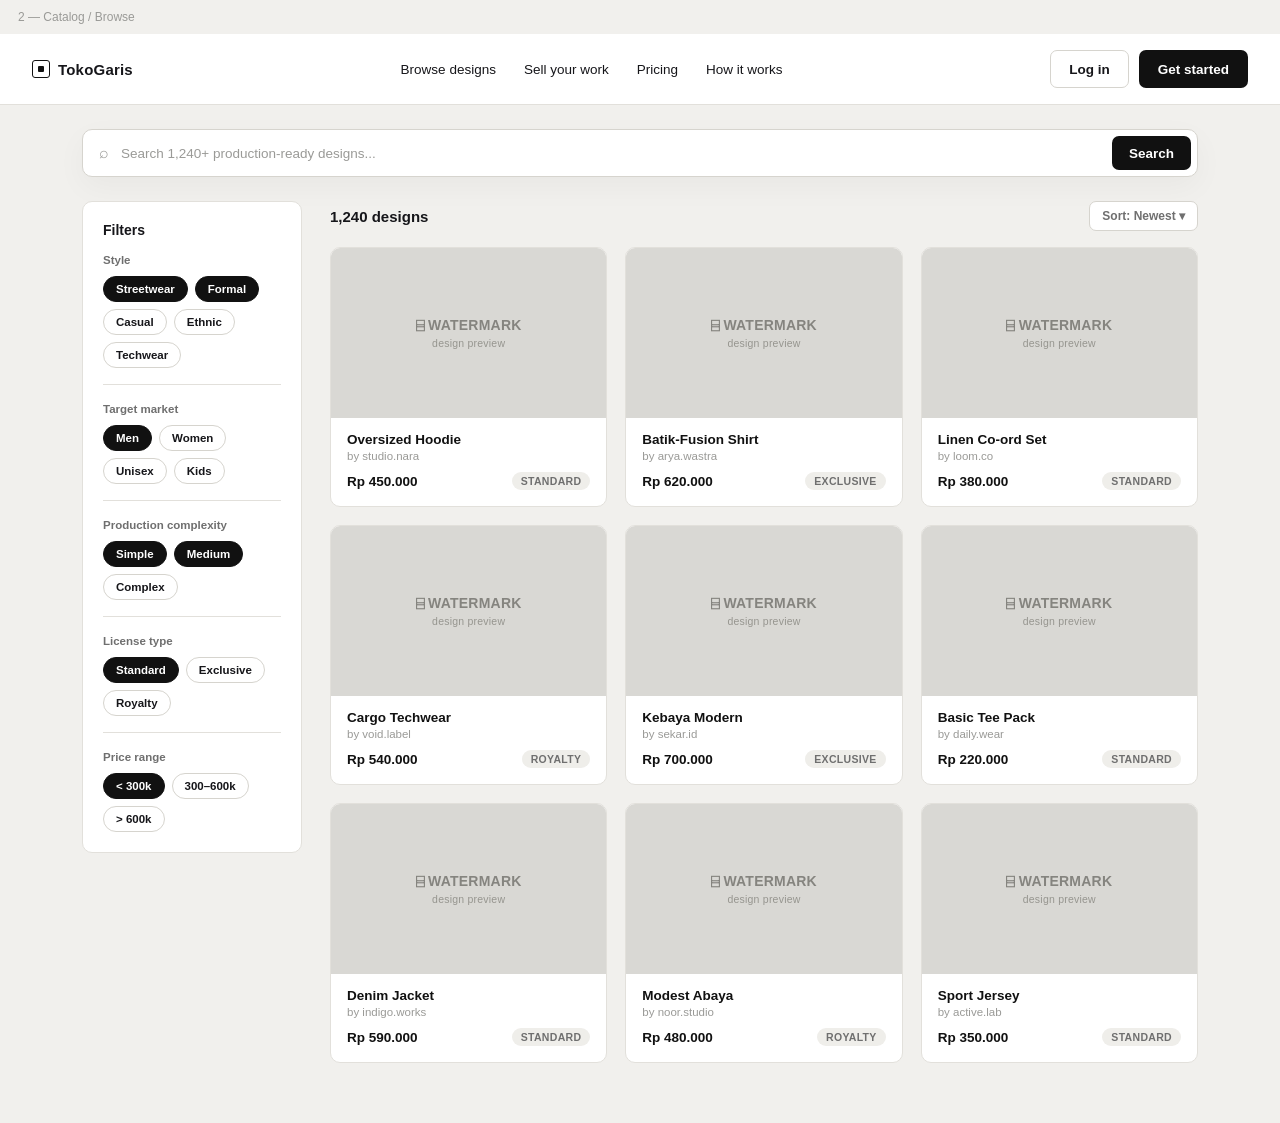
==== tokogaris-catalog.html @ f2646598 "Rename brand FASSET to TokoGaris across prototype Renames all files and brand references from FASSET" ====
<!DOCTYPE html>
<html lang="id">
<head>
<meta charset="UTF-8" />
<title>TokoGaris — Catalog / Browse</title>
<meta name="viewport" content="width=device-width, initial-scale=1.0" />
<link rel="stylesheet" href="assets/tokogaris.css" />
</head>
<body class="tokogaris">

<div class="f-frame-label">2 — Catalog / Browse</div>

<header class="f-navbar">
  <a class="f-logo" href="tokogaris-home.html"><span class="f-logo-mark"></span>TokoGaris</a>
  <nav class="f-nav-links">
    <a href="tokogaris-catalog.html">Browse designs</a>
    <a href="#">Sell your work</a>
    <a href="#">Pricing</a>
    <a href="#">How it works</a>
  </nav>
  <div class="f-nav-right">
    <a class="f-btn f-btn-outline" href="#">Log in</a>
    <a class="f-btn f-btn-dark" href="#">Get started</a>
  </div>
</header>

<div class="f-catalog-search">
  <div class="f-search-bar">
    <span style="color:var(--f-faint);">⌕</span>
    <input type="text" placeholder="Search 1,240+ production-ready designs..." />
    <button class="f-btn f-btn-dark">Search</button>
  </div>
</div>

<div class="f-catalog-body">

  <aside class="f-filters">
    <h3>Filters</h3>

    <div class="f-filter-group">
      <h4>Style</h4>
      <div class="f-filter-pills">
        <span class="f-pill is-active">Streetwear</span>
        <span class="f-pill is-active">Formal</span>
        <span class="f-pill">Casual</span>
        <span class="f-pill">Ethnic</span>
        <span class="f-pill">Techwear</span>
      </div>
    </div>

    <div class="f-filter-group">
      <h4>Target market</h4>
      <div class="f-filter-pills">
        <span class="f-pill is-active">Men</span>
        <span class="f-pill">Women</span>
        <span class="f-pill">Unisex</span>
        <span class="f-pill">Kids</span>
      </div>
    </div>

    <div class="f-filter-group">
      <h4>Production complexity</h4>
      <div class="f-filter-pills">
        <span class="f-pill is-active">Simple</span>
        <span class="f-pill is-active">Medium</span>
        <span class="f-pill">Complex</span>
      </div>
    </div>

    <div class="f-filter-group">
      <h4>License type</h4>
      <div class="f-filter-pills">
        <span class="f-pill is-active">Standard</span>
        <span class="f-pill">Exclusive</span>
        <span class="f-pill">Royalty</span>
      </div>
    </div>

    <div class="f-filter-group">
      <h4>Price range</h4>
      <div class="f-filter-pills">
        <span class="f-pill is-active">&lt; 300k</span>
        <span class="f-pill">300–600k</span>
        <span class="f-pill">&gt; 600k</span>
      </div>
    </div>
  </aside>

  <main class="f-catalog-results">
    <div class="f-results-head">
      <h3>1,240 designs</h3>
      <span class="f-sort">Sort: Newest ▾</span>
    </div>

    <div class="f-catalog-grid">

      <article class="f-design-card">
        <div class="f-placeholder"><span><span class="f-ph-icon">⌸ WATERMARK</span><span class="f-ph-sub">design preview</span></span></div>
        <div class="f-design-card-body">
          <h3>Oversized Hoodie</h3>
          <p class="f-by">by studio.nara</p>
          <div class="f-design-card-foot"><span class="f-price">Rp 450.000</span><span class="f-badge">STANDARD</span></div>
        </div>
      </article>

      <article class="f-design-card">
        <div class="f-placeholder"><span><span class="f-ph-icon">⌸ WATERMARK</span><span class="f-ph-sub">design preview</span></span></div>
        <div class="f-design-card-body">
          <h3>Batik-Fusion Shirt</h3>
          <p class="f-by">by arya.wastra</p>
          <div class="f-design-card-foot"><span class="f-price">Rp 620.000</span><span class="f-badge">EXCLUSIVE</span></div>
        </div>
      </article>

      <article class="f-design-card">
        <div class="f-placeholder"><span><span class="f-ph-icon">⌸ WATERMARK</span><span class="f-ph-sub">design preview</span></span></div>
        <div class="f-design-card-body">
          <h3>Linen Co-ord Set</h3>
          <p class="f-by">by loom.co</p>
          <div class="f-design-card-foot"><span class="f-price">Rp 380.000</span><span class="f-badge">STANDARD</span></div>
        </div>
      </article>

      <article class="f-design-card">
        <div class="f-placeholder"><span><span class="f-ph-icon">⌸ WATERMARK</span><span class="f-ph-sub">design preview</span></span></div>
        <div class="f-design-card-body">
          <h3>Cargo Techwear</h3>
          <p class="f-by">by void.label</p>
          <div class="f-design-card-foot"><span class="f-price">Rp 540.000</span><span class="f-badge">ROYALTY</span></div>
        </div>
      </article>

      <article class="f-design-card">
        <div class="f-placeholder"><span><span class="f-ph-icon">⌸ WATERMARK</span><span class="f-ph-sub">design preview</span></span></div>
        <div class="f-design-card-body">
          <h3>Kebaya Modern</h3>
          <p class="f-by">by sekar.id</p>
          <div class="f-design-card-foot"><span class="f-price">Rp 700.000</span><span class="f-badge">EXCLUSIVE</span></div>
        </div>
      </article>

      <article class="f-design-card">
        <div class="f-placeholder"><span><span class="f-ph-icon">⌸ WATERMARK</span><span class="f-ph-sub">design preview</span></span></div>
        <div class="f-design-card-body">
          <h3>Basic Tee Pack</h3>
          <p class="f-by">by daily.wear</p>
          <div class="f-design-card-foot"><span class="f-price">Rp 220.000</span><span class="f-badge">STANDARD</span></div>
        </div>
      </article>

      <article class="f-design-card">
        <div class="f-placeholder"><span><span class="f-ph-icon">⌸ WATERMARK</span><span class="f-ph-sub">design preview</span></span></div>
        <div class="f-design-card-body">
          <h3>Denim Jacket</h3>
          <p class="f-by">by indigo.works</p>
          <div class="f-design-card-foot"><span class="f-price">Rp 590.000</span><span class="f-badge">STANDARD</span></div>
        </div>
      </article>

      <article class="f-design-card">
        <div class="f-placeholder"><span><span class="f-ph-icon">⌸ WATERMARK</span><span class="f-ph-sub">design preview</span></span></div>
        <div class="f-design-card-body">
          <h3>Modest Abaya</h3>
          <p class="f-by">by noor.studio</p>
          <div class="f-design-card-foot"><span class="f-price">Rp 480.000</span><span class="f-badge">ROYALTY</span></div>
        </div>
      </article>

      <article class="f-design-card">
        <div class="f-placeholder"><span><span class="f-ph-icon">⌸ WATERMARK</span><span class="f-ph-sub">design preview</span></span></div>
        <div class="f-design-card-body">
          <h3>Sport Jersey</h3>
          <p class="f-by">by active.lab</p>
          <div class="f-design-card-foot"><span class="f-price">Rp 350.000</span><span class="f-badge">STANDARD</span></div>
        </div>
      </article>

    </div>
  </main>
</div>

</body>
</html>
---- assets/tokogaris.css ----
/* ====================================================
   TokoGaris — B2B Fashion Asset Marketplace Prototype
   Shared styles for all TokoGaris screens
   Palette follows the same CSS-variable approach as
   assets/style.css used across this repo.
   ==================================================== */

:root {
  --f-bg: #f1f0ed;
  --f-bg-soft: #ececea;
  --f-white: #ffffff;
  --f-black: #111111;
  --f-text: #16161a;
  --f-muted: #6f6f6f;
  --f-faint: #9a9a97;
  --f-border: #e2e0db;
  --f-border-strong: #d6d4ce;
  --f-placeholder: #d9d8d4;
  --f-badge-bg: #efeeea;
  --f-radius-lg: 16px;
  --f-radius-md: 10px;
  --f-radius-sm: 7px;
  --f-font: "Inter", -apple-system, BlinkMacSystemFont, "Segoe UI", Roboto, Helvetica, Arial, sans-serif;
}

* { box-sizing: border-box; }

html, body.tokogaris {
  margin: 0;
  padding: 0;
  font-family: var(--f-font);
  background: var(--f-bg);
  color: var(--f-text);
  -webkit-font-smoothing: antialiased;
}

body.tokogaris a { color: inherit; text-decoration: none; }
body.tokogaris ul { margin: 0; padding: 0; list-style: none; }
body.tokogaris input, body.tokogaris button, body.tokogaris select { font-family: var(--f-font); }

/* ---------------- Frame label (per-screen caption, mirrors the spec shots) ---------------- */
.f-frame-label {
  padding: 10px 18px;
  font-size: 12px;
  color: var(--f-faint);
  background: var(--f-bg);
}

/* ---------------- Top navbar ---------------- */
.f-navbar {
  display: flex;
  align-items: center;
  justify-content: space-between;
  background: var(--f-white);
  border-bottom: 1px solid var(--f-border);
  padding: 16px 32px;
}
.f-logo {
  display: flex;
  align-items: center;
  gap: 8px;
  font-weight: 800;
  font-size: 15px;
  letter-spacing: 0.2px;
  color: var(--f-black);
}
.f-logo-mark {
  width: 18px;
  height: 18px;
  border: 1.6px solid var(--f-black);
  border-radius: 3px;
  display: inline-flex;
  align-items: center;
  justify-content: center;
  flex-shrink: 0;
}
.f-logo-mark::after {
  content: "";
  width: 6px;
  height: 6px;
  background: var(--f-black);
  border-radius: 1px;
}
.f-nav-links {
  display: flex;
  align-items: center;
  gap: 28px;
  font-size: 13.5px;
  font-weight: 500;
  color: var(--f-text);
}
.f-nav-right {
  display: flex;
  align-items: center;
  gap: 10px;
}
.f-navbar-simple { justify-content: flex-start; gap: 48px; }
.f-navbar-simple .f-nav-right { margin-left: auto; }

/* ---------------- Buttons ---------------- */
.f-btn {
  display: inline-flex;
  align-items: center;
  justify-content: center;
  gap: 8px;
  height: 38px;
  padding: 0 18px;
  border-radius: var(--f-radius-sm);
  font-size: 13.5px;
  font-weight: 600;
  cursor: pointer;
  border: 1px solid transparent;
  white-space: nowrap;
}
.f-btn-dark { background: var(--f-black); color: #fff; }
.f-btn-outline { background: #fff; color: var(--f-text); border: 1px solid var(--f-border-strong); }
body.tokogaris a.f-btn-dark { color: #fff; }
body.tokogaris a.f-btn-outline { color: var(--f-text); }
.f-btn-block { width: 100%; height: 46px; }
.f-btn-sm { height: 32px; padding: 0 14px; font-size: 12.5px; }

/* ---------------- Badges / pills ---------------- */
.f-badge {
  display: inline-flex;
  align-items: center;
  padding: 3px 9px;
  border-radius: 20px;
  background: var(--f-badge-bg);
  color: var(--f-muted);
  font-size: 10.5px;
  font-weight: 700;
  letter-spacing: 0.03em;
  text-transform: uppercase;
}
.f-badge-dark { background: var(--f-black); color: #fff; }
.f-badge-outline-status {
  background: #fff;
  border: 1px solid var(--f-border-strong);
}

/* ---------------- Pill filter buttons (catalog filters) ---------------- */
.f-pill {
  display: inline-flex;
  align-items: center;
  padding: 7px 14px;
  border-radius: 20px;
  font-size: 12.5px;
  font-weight: 600;
  cursor: pointer;
  border: 1px solid var(--f-border-strong);
  background: #fff;
  color: var(--f-text);
}
.f-pill.is-active { background: var(--f-black); color: #fff; border-color: var(--f-black); }

/* ---------------- Placeholder image blocks ---------------- */
.f-placeholder {
  background: var(--f-placeholder);
  display: flex;
  align-items: center;
  justify-content: center;
  color: #85847f;
  text-align: center;
  font-size: 11px;
  font-weight: 600;
  letter-spacing: 0.02em;
}
.f-placeholder .f-ph-icon { font-size: 14px; display: block; margin-bottom: 4px; }
.f-placeholder .f-ph-sub { font-weight: 500; text-transform: lowercase; color: #96958f; font-size: 10.5px; }

/* ====================================================
   HOME / LANDING
   ==================================================== */
.f-hero {
  text-align: center;
  padding: 72px 24px 56px;
  max-width: 760px;
  margin: 0 auto;
}
.f-eyebrow {
  display: inline-block;
  font-size: 10.5px;
  font-weight: 700;
  letter-spacing: 0.08em;
  color: var(--f-muted);
  background: var(--f-badge-bg);
  padding: 5px 12px;
  border-radius: 20px;
  margin-bottom: 22px;
}
.f-hero h1 {
  font-size: 38px;
  line-height: 1.18;
  font-weight: 800;
  letter-spacing: -0.5px;
  margin: 0 0 18px;
  color: var(--f-black);
}
.f-hero p {
  font-size: 14.5px;
  color: var(--f-muted);
  line-height: 1.6;
  max-width: 560px;
  margin: 0 auto 32px;
}
.f-search-bar {
  display: flex;
  align-items: center;
  gap: 10px;
  background: #fff;
  border: 1px solid var(--f-border-strong);
  border-radius: var(--f-radius-md);
  padding: 6px 6px 6px 16px;
  max-width: 480px;
  margin: 0 auto 20px;
  box-shadow: 0 10px 30px rgba(20,20,20,0.04);
}
.f-search-bar input {
  flex: 1;
  border: none;
  outline: none;
  background: transparent;
  font-size: 13.5px;
  color: var(--f-text);
}
.f-search-bar input::placeholder { color: var(--f-faint); }
.f-search-bar .f-btn-dark { height: 34px; padding: 0 16px; }
.f-hero-ctas {
  display: flex;
  justify-content: center;
  gap: 12px;
}

.f-section {
  max-width: 1180px;
  margin: 0 auto;
  padding: 0 32px 48px;
}
.f-section-head {
  display: flex;
  align-items: baseline;
  justify-content: space-between;
  margin-bottom: 20px;
}
.f-section-head h2 { font-size: 19px; font-weight: 700; margin: 0; color: var(--f-black); }
.f-section-head a { font-size: 12.5px; font-weight: 600; color: var(--f-text); }

.f-card-grid {
  display: grid;
  grid-template-columns: repeat(4, 1fr);
  gap: 20px;
}
.f-design-card {
  background: #fff;
  border: 1px solid var(--f-border);
  border-radius: var(--f-radius-md);
  overflow: hidden;
}
.f-design-card .f-placeholder { height: 170px; }
.f-design-card-body { padding: 14px 16px 16px; }
.f-design-card-body h3 { font-size: 13.5px; font-weight: 700; margin: 0 0 3px; color: var(--f-black); }
.f-design-card-body .f-by { font-size: 11.5px; color: var(--f-faint); margin: 0 0 10px; }
.f-design-card-foot {
  display: flex;
  align-items: center;
  justify-content: space-between;
}
.f-price { font-size: 13.5px; font-weight: 700; color: var(--f-black); }

.f-steps-bar {
  max-width: 1180px;
  margin: 0 auto 0;
  padding: 0 32px 48px;
}
.f-steps-box {
  display: grid;
  grid-template-columns: repeat(3, 1fr);
  background: #fff;
  border: 1px solid var(--f-border);
  border-radius: var(--f-radius-md);
  overflow: hidden;
}
.f-step {
  padding: 20px 24px;
  border-right: 1px solid var(--f-border);
}
.f-step:last-child { border-right: none; }
.f-step h4 { font-size: 13px; font-weight: 700; margin: 0 0 6px; color: var(--f-black); }
.f-step p { font-size: 12px; color: var(--f-muted); line-height: 1.5; margin: 0; }

.f-footer {
  background: var(--f-black);
  color: #fff;
  display: flex;
  align-items: center;
  justify-content: space-between;
  padding: 18px 32px;
  font-size: 12px;
}
.f-footer .f-logo { color: #fff; }
.f-footer .f-logo-mark { border-color: #fff; }
.f-footer .f-logo-mark::after { background: #fff; }
.f-footer-right { color: #b8b8b6; }

/* ====================================================
   CATALOG / BROWSE
   ==================================================== */
.f-catalog-search {
  display: flex;
  gap: 10px;
  padding: 24px 32px 0;
  max-width: 1180px;
  margin: 0 auto;
}
.f-catalog-search .f-search-bar { margin: 0; flex: 1; max-width: none; }
.f-catalog-body {
  max-width: 1180px;
  margin: 0 auto;
  display: flex;
  gap: 28px;
  padding: 24px 32px 60px;
  align-items: flex-start;
}
.f-filters {
  width: 220px;
  flex-shrink: 0;
  background: #fff;
  border: 1px solid var(--f-border);
  border-radius: var(--f-radius-md);
  padding: 20px;
}
.f-filters h3 { font-size: 14px; font-weight: 700; margin: 0 0 16px; }
.f-filter-group { margin-bottom: 18px; padding-bottom: 16px; border-bottom: 1px solid var(--f-border); }
.f-filter-group:last-child { border-bottom: none; margin-bottom: 0; padding-bottom: 0; }
.f-filter-group h4 { font-size: 11.5px; font-weight: 700; color: var(--f-muted); text-transform: none; margin: 0 0 10px; }
.f-filter-pills { display: flex; flex-wrap: wrap; gap: 7px; }
.f-filter-pills .f-pill { padding: 6px 12px; font-size: 11.5px; }

.f-catalog-results { flex: 1; }
.f-results-head {
  display: flex;
  align-items: center;
  justify-content: space-between;
  margin-bottom: 16px;
}
.f-results-head h3 { font-size: 15px; font-weight: 700; margin: 0; }
.f-sort {
  font-size: 12px;
  font-weight: 600;
  color: var(--f-muted);
  background: #fff;
  border: 1px solid var(--f-border-strong);
  border-radius: var(--f-radius-sm);
  padding: 7px 12px;
}
.f-catalog-grid {
  display: grid;
  grid-template-columns: repeat(3, 1fr);
  gap: 18px;
}

/* ====================================================
   DESIGN DETAIL + LICENSING
   ==================================================== */
.f-breadcrumb {
  max-width: 1180px;
  margin: 0 auto;
  padding: 20px 32px 0;
  font-size: 12.5px;
  color: var(--f-faint);
}
.f-breadcrumb span { color: var(--f-text); font-weight: 600; }
.f-detail-body {
  max-width: 1180px;
  margin: 0 auto;
  display: flex;
  gap: 40px;
  padding: 16px 32px 60px;
}
.f-detail-media { flex: 1.3; }
.f-detail-media .f-placeholder.f-main-preview { height: 460px; border-radius: var(--f-radius-md); }
.f-thumb-row { display: grid; grid-template-columns: repeat(4, 1fr); gap: 12px; margin-top: 14px; }
.f-thumb-row .f-placeholder { height: 86px; border-radius: var(--f-radius-sm); font-size: 11px; }

.f-detail-info { flex: 1; max-width: 380px; }
.f-detail-info h1 { font-size: 23px; font-weight: 700; margin: 0 0 10px; color: var(--f-black); }
.f-designer-row {
  display: flex;
  align-items: center;
  gap: 8px;
  font-size: 12.5px;
  color: var(--f-muted);
  margin-bottom: 14px;
}
.f-avatar-dot {
  width: 20px; height: 20px; border-radius: 50%;
  background: var(--f-placeholder);
}
.f-tag-row { display: flex; flex-wrap: wrap; gap: 8px; margin-bottom: 18px; }
.f-tag-row .f-badge { background: var(--f-badge-bg); }

.f-divider-line { border-top: 1px solid var(--f-border); margin: 16px 0; }
.f-license-label { font-size: 13.5px; font-weight: 700; margin-bottom: 12px; }

.f-license-option {
  display: flex;
  align-items: flex-start;
  gap: 12px;
  border: 1px solid var(--f-border-strong);
  border-radius: var(--f-radius-md);
  padding: 14px 16px;
  margin-bottom: 10px;
  cursor: pointer;
}
.f-license-option.is-selected { border-color: var(--f-black); border-width: 1.5px; }
.f-license-option .f-radio {
  width: 17px; height: 17px; border-radius: 50%;
  border: 1.6px solid var(--f-border-strong);
  flex-shrink: 0; margin-top: 2px;
  display: flex; align-items: center; justify-content: center;
}
.f-license-option.is-selected .f-radio { border-color: var(--f-black); }
.f-license-option.is-selected .f-radio::after {
  content: ""; width: 8px; height: 8px; border-radius: 50%; background: var(--f-black);
}
.f-license-text { flex: 1; }
.f-license-text .f-lic-name { font-size: 13.5px; font-weight: 700; margin: 0 0 2px; }
.f-license-text .f-lic-desc { font-size: 11.5px; color: var(--f-muted); margin: 0; line-height: 1.4; }
.f-license-price { font-size: 13.5px; font-weight: 700; white-space: nowrap; }

.f-notice-box {
  background: var(--f-bg-soft);
  border-radius: var(--f-radius-md);
  padding: 14px 16px;
  margin: 16px 0;
}
.f-notice-box .f-notice-title { font-size: 12.5px; font-weight: 700; margin: 0 0 4px; }
.f-notice-box p { font-size: 11.5px; color: var(--f-muted); margin: 0; line-height: 1.5; }

.f-included-list { font-size: 12.5px; color: var(--f-muted); margin: 0; padding: 0; list-style: none; }
.f-included-list li { padding: 4px 0; }
.f-included-list li::before { content: "✓ "; color: var(--f-black); font-weight: 700; }

/* ====================================================
   CHECKOUT
   ==================================================== */
.f-page-wrap { max-width: 1180px; margin: 0 auto; padding: 32px 32px 60px; }
.f-page-title { font-size: 26px; font-weight: 700; margin: 0 0 6px; color: var(--f-black); }
.f-page-subtitle { font-size: 12.5px; color: var(--f-muted); margin: 0 0 26px; }

.f-checkout-layout { display: flex; gap: 24px; align-items: flex-start; }
.f-checkout-main { flex: 1.6; display: flex; flex-direction: column; gap: 20px; }
.f-checkout-side { flex: 1; }

.f-card-box {
  background: #fff;
  border: 1px solid var(--f-border);
  border-radius: var(--f-radius-md);
  padding: 22px 24px;
}
.f-card-box h3 { font-size: 14px; font-weight: 700; margin: 0 0 16px; }

.f-order-item { display: flex; align-items: center; gap: 14px; }
.f-order-item .f-placeholder { width: 60px; height: 60px; border-radius: var(--f-radius-sm); flex-shrink: 0; font-size: 16px; }
.f-order-item-info { flex: 1; }
.f-order-item-info h4 { font-size: 13.5px; font-weight: 700; margin: 0 0 3px; }
.f-order-item-info .f-by { font-size: 11.5px; color: var(--f-faint); margin: 0 0 6px; }
.f-order-item-price { font-size: 14px; font-weight: 700; }

.f-agreement-list { font-size: 12.5px; color: var(--f-muted); line-height: 1.7; margin: 0 0 16px; padding-left: 18px; }
.f-agreement-list li strong { color: var(--f-text); }
.f-agree-check { display: flex; align-items: center; gap: 10px; font-size: 12.5px; color: var(--f-text); }
.f-agree-check input { width: 15px; height: 15px; accent-color: var(--f-black); }

.f-payment-option {
  display: flex;
  align-items: center;
  justify-content: space-between;
  border: 1px solid var(--f-border-strong);
  border-radius: var(--f-radius-md);
  padding: 14px 16px;
  margin-bottom: 10px;
  font-size: 13px;
  font-weight: 600;
}
.f-payment-option.is-selected { border-color: var(--f-black); border-width: 1.5px; }
.f-payment-option-left { display: flex; align-items: center; gap: 12px; }
.f-payment-option .f-radio { width: 16px; height: 16px; border-radius: 50%; border: 1.6px solid var(--f-border-strong); display: flex; align-items: center; justify-content: center; }
.f-payment-option.is-selected .f-radio { border-color: var(--f-black); }
.f-payment-option.is-selected .f-radio::after { content: ""; width: 7px; height: 7px; border-radius: 50%; background: var(--f-black); }
.f-payment-logo { width: 46px; height: 22px; background: var(--f-placeholder); border-radius: 4px; }

.f-summary-line { display: flex; align-items: center; justify-content: space-between; font-size: 12.5px; color: var(--f-muted); padding: 7px 0; }
.f-summary-total { display: flex; align-items: center; justify-content: space-between; font-size: 15px; font-weight: 700; color: var(--f-black); padding: 12px 0; border-top: 1px solid var(--f-border); margin-top: 6px; }
.f-escrow-note { background: var(--f-bg-soft); border-radius: var(--f-radius-sm); padding: 11px 14px; font-size: 11px; color: var(--f-muted); margin-top: 12px; line-height: 1.5; }
.f-escrow-note strong { color: var(--f-text); display: block; margin-bottom: 2px; }

/* ====================================================
   DESIGNER DASHBOARD
   ==================================================== */
.f-dash-layout { display: flex; }
.f-dash-sidebar {
  width: 200px;
  flex-shrink: 0;
  background: #fff;
  border-right: 1px solid var(--f-border);
  min-height: calc(100vh - 65px);
  padding: 18px 12px;
}
.f-dash-sidebar a {
  display: block;
  padding: 10px 14px;
  border-radius: var(--f-radius-sm);
  font-size: 13px;
  font-weight: 600;
  color: var(--f-muted);
  margin-bottom: 2px;
}
.f-dash-sidebar a.is-active { background: var(--f-bg-soft); color: var(--f-black); }
.f-dash-main { flex: 1; padding: 28px 36px 60px; }

.f-stat-grid { display: grid; grid-template-columns: repeat(4, 1fr); gap: 16px; margin-bottom: 24px; }
.f-stat-card { background: #fff; border: 1px solid var(--f-border); border-radius: var(--f-radius-md); padding: 18px 20px; }
.f-stat-card .f-stat-label { font-size: 11.5px; color: var(--f-muted); margin-bottom: 8px; }
.f-stat-card .f-stat-value { font-size: 21px; font-weight: 800; color: var(--f-black); }

.f-upload-card { background: #fff; border: 1px solid var(--f-border); border-radius: var(--f-radius-md); padding: 24px 26px; margin-bottom: 24px; }
.f-upload-card h3 { font-size: 15px; font-weight: 700; margin: 0 0 16px; }
.f-dropzone {
  border: 1.5px dashed var(--f-border-strong);
  border-radius: var(--f-radius-md);
  background: var(--f-bg-soft);
  text-align: center;
  padding: 36px 20px;
  margin-bottom: 20px;
}
.f-dropzone .f-dz-title { font-size: 13px; font-weight: 700; color: var(--f-text); margin-bottom: 4px; }
.f-dropzone .f-dz-sub { font-size: 11.5px; color: var(--f-faint); }

.f-form-grid { display: grid; grid-template-columns: 1fr 1fr; gap: 16px 20px; margin-bottom: 18px; }
.f-form-field label { display: block; font-size: 11.5px; font-weight: 700; color: var(--f-text); margin-bottom: 7px; }
.f-form-field input, .f-form-field select {
  width: 100%;
  height: 42px;
  border: 1px solid var(--f-border-strong);
  border-radius: var(--f-radius-sm);
  background: var(--f-bg-soft);
  padding: 0 13px;
  font-size: 13px;
  color: var(--f-text);
  outline: none;
}
.f-form-field input::placeholder { color: var(--f-faint); }

.f-toggle-row {
  display: flex;
  align-items: center;
  gap: 14px;
  background: var(--f-bg-soft);
  border-radius: var(--f-radius-md);
  padding: 14px 16px;
  margin-bottom: 20px;
}
.f-toggle {
  width: 38px; height: 22px; border-radius: 20px;
  background: var(--f-black);
  position: relative;
  flex-shrink: 0;
}
.f-toggle::after {
  content: ""; position: absolute; top: 3px; right: 3px;
  width: 16px; height: 16px; border-radius: 50%; background: #fff;
}
.f-toggle-text .f-tt-title { font-size: 12.5px; font-weight: 700; margin: 0 0 2px; }
.f-toggle-text p { font-size: 11px; color: var(--f-muted); margin: 0; }

.f-form-actions { display: flex; justify-content: flex-end; gap: 10px; }

.f-table-card { background: #fff; border: 1px solid var(--f-border); border-radius: var(--f-radius-md); overflow: hidden; }
.f-table-card h3 { font-size: 15px; font-weight: 700; margin: 0; padding: 20px 24px 0; }
.f-table { width: 100%; border-collapse: collapse; margin-top: 14px; }
.f-table th {
  text-align: left;
  font-size: 11px;
  font-weight: 700;
  color: var(--f-muted);
  text-transform: uppercase;
  letter-spacing: 0.03em;
  padding: 10px 24px;
  border-bottom: 1px solid var(--f-border);
}
.f-table td {
  font-size: 13px;
  color: var(--f-text);
  padding: 14px 24px;
  border-bottom: 1px solid var(--f-border);
}
.f-table tr:last-child td { border-bottom: none; }
.f-status-live { color: #2f7a3f; font-weight: 700; font-size: 11px; background: #e8f3e9; padding: 3px 9px; border-radius: 20px; }
.f-status-review { color: #8a6d16; font-weight: 700; font-size: 11px; background: #f6eed9; padding: 3px 9px; border-radius: 20px; }

.f-role-pill {
  font-size: 10.5px;
  font-weight: 700;
  letter-spacing: 0.04em;
  color: var(--f-muted);
  background: var(--f-badge-bg);
  padding: 5px 10px;
  border-radius: 20px;
}
.f-user-dot { width: 30px; height: 30px; border-radius: 50%; background: var(--f-placeholder); }

/* ====================================================
   RESPONSIVE
   ==================================================== */
@media (max-width: 1000px) {
  .f-card-grid { grid-template-columns: repeat(2, 1fr); }
  .f-catalog-grid { grid-template-columns: repeat(2, 1fr); }
  .f-detail-body { flex-direction: column; }
  .f-detail-info { max-width: none; }
  .f-checkout-layout { flex-direction: column; }
  .f-stat-grid { grid-template-columns: repeat(2, 1fr); }
  .f-form-grid { grid-template-columns: 1fr; }
  .f-nav-links { display: none; }
  .f-catalog-body { flex-direction: column; }
  .f-filters { width: 100%; }
  .f-dash-layout { flex-direction: column; }
  .f-dash-sidebar { width: 100%; min-height: auto; display: flex; overflow-x: auto; }
}
@media (max-width: 640px) {
  .f-card-grid { grid-template-columns: 1fr; }
  .f-catalog-grid { grid-template-columns: 1fr; }
  .f-steps-box { grid-template-columns: 1fr; }
  .f-step { border-right: none; border-bottom: 1px solid var(--f-border); }
  .f-hero h1 { font-size: 28px; }
}
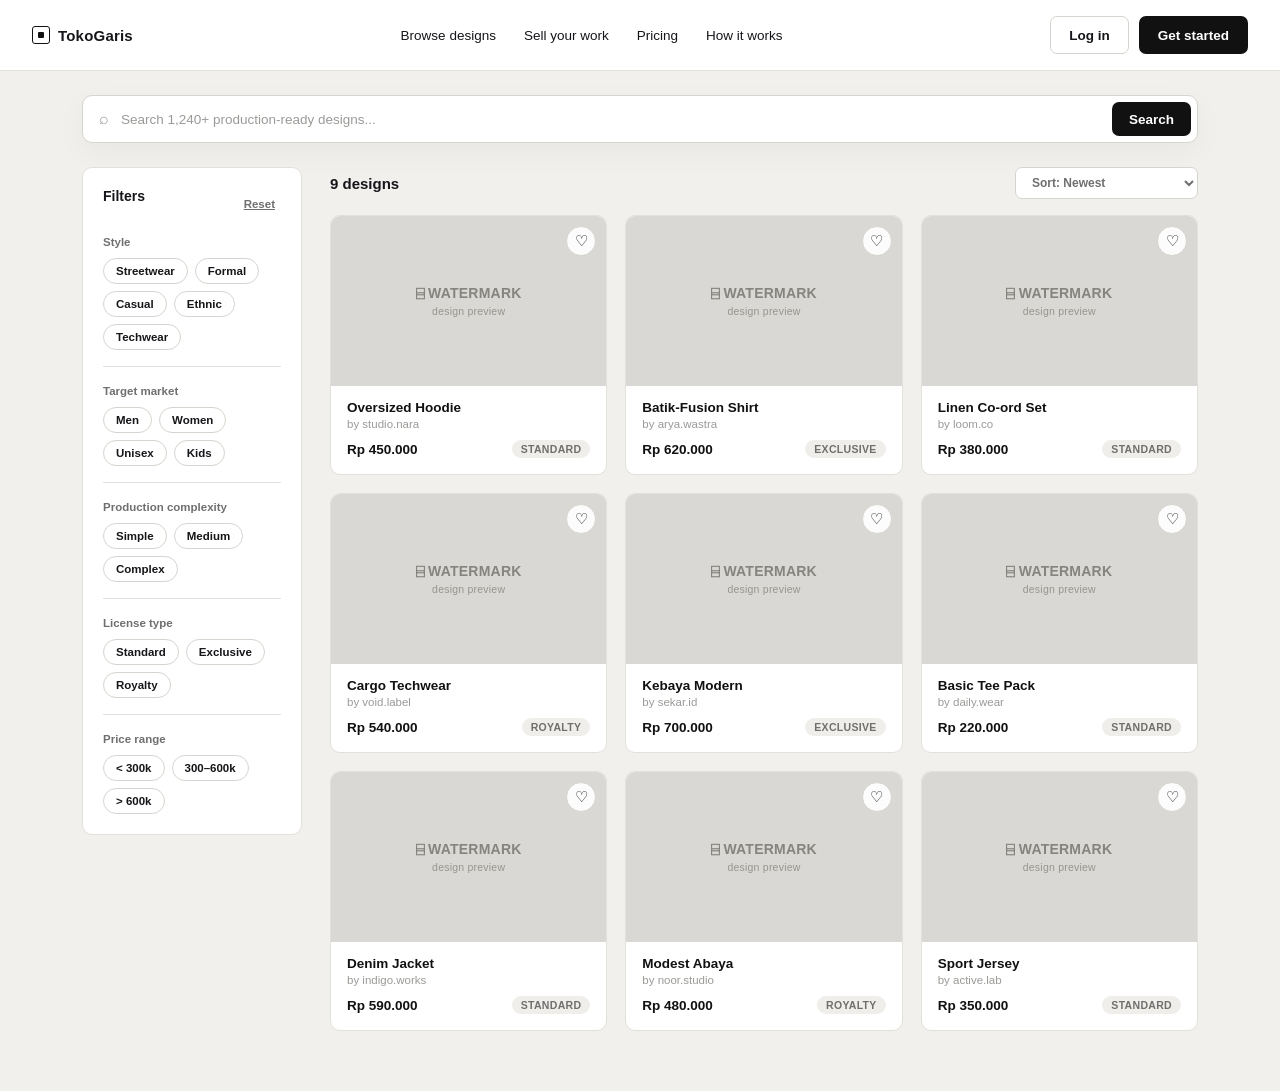
==== commit cb0b3dc8: "Remove screen-number labels and make the prototype interactive - Removes the '1 — Home / Landing' .." ====
--- a/tokogaris-catalog.html
+++ b/tokogaris-catalog.html
@@ -8,93 +8,101 @@
 </head>
 <body class="tokogaris">
 
-<div class="f-frame-label">2 — Catalog / Browse</div>
-
 <header class="f-navbar">
   <a class="f-logo" href="tokogaris-home.html"><span class="f-logo-mark"></span>TokoGaris</a>
+  <input type="checkbox" class="f-nav-toggle-input" id="nav-toggle" />
+  <label class="f-nav-toggle" for="nav-toggle" aria-label="Toggle menu"><span></span><span></span><span></span></label>
   <nav class="f-nav-links">
     <a href="tokogaris-catalog.html">Browse designs</a>
-    <a href="#">Sell your work</a>
-    <a href="#">Pricing</a>
-    <a href="#">How it works</a>
+    <a href="#" data-toast="Halaman 'Sell your work' belum tersedia di prototype ini">Sell your work</a>
+    <a href="#" data-toast="Halaman 'Pricing' belum tersedia di prototype ini">Pricing</a>
+    <a href="#" data-toast="Halaman 'How it works' belum tersedia di prototype ini">How it works</a>
   </nav>
   <div class="f-nav-right">
-    <a class="f-btn f-btn-outline" href="#">Log in</a>
-    <a class="f-btn f-btn-dark" href="#">Get started</a>
+    <a class="f-btn f-btn-outline" href="#" data-toast="Alur login adalah demo pada prototype ini">Log in</a>
+    <a class="f-btn f-btn-dark" href="#" data-toast="Alur daftar adalah demo pada prototype ini">Get started</a>
   </div>
 </header>
 
 <div class="f-catalog-search">
-  <div class="f-search-bar">
+  <form class="f-search-bar" id="catalog-search-form">
     <span style="color:var(--f-faint);">⌕</span>
-    <input type="text" placeholder="Search 1,240+ production-ready designs..." />
-    <button class="f-btn f-btn-dark">Search</button>
-  </div>
+    <input type="text" id="catalog-search-input" placeholder="Search 1,240+ production-ready designs..." />
+    <button class="f-btn f-btn-dark" type="submit">Search</button>
+  </form>
 </div>
 
 <div class="f-catalog-body">
 
   <aside class="f-filters">
-    <h3>Filters</h3>
-
-    <div class="f-filter-group">
+    <div class="f-filters-head">
+      <h3>Filters</h3>
+      <button type="button" class="f-filters-reset" id="filters-reset">Reset</button>
+    </div>
+
+    <div class="f-filter-group" data-group="style">
       <h4>Style</h4>
       <div class="f-filter-pills">
-        <span class="f-pill is-active">Streetwear</span>
-        <span class="f-pill is-active">Formal</span>
-        <span class="f-pill">Casual</span>
-        <span class="f-pill">Ethnic</span>
-        <span class="f-pill">Techwear</span>
-      </div>
-    </div>
-
-    <div class="f-filter-group">
+        <button type="button" class="f-pill" data-value="Streetwear">Streetwear</button>
+        <button type="button" class="f-pill" data-value="Formal">Formal</button>
+        <button type="button" class="f-pill" data-value="Casual">Casual</button>
+        <button type="button" class="f-pill" data-value="Ethnic">Ethnic</button>
+        <button type="button" class="f-pill" data-value="Techwear">Techwear</button>
+      </div>
+    </div>
+
+    <div class="f-filter-group" data-group="market">
       <h4>Target market</h4>
       <div class="f-filter-pills">
-        <span class="f-pill is-active">Men</span>
-        <span class="f-pill">Women</span>
-        <span class="f-pill">Unisex</span>
-        <span class="f-pill">Kids</span>
-      </div>
-    </div>
-
-    <div class="f-filter-group">
+        <button type="button" class="f-pill" data-value="Men">Men</button>
+        <button type="button" class="f-pill" data-value="Women">Women</button>
+        <button type="button" class="f-pill" data-value="Unisex">Unisex</button>
+        <button type="button" class="f-pill" data-value="Kids">Kids</button>
+      </div>
+    </div>
+
+    <div class="f-filter-group" data-group="complexity">
       <h4>Production complexity</h4>
       <div class="f-filter-pills">
-        <span class="f-pill is-active">Simple</span>
-        <span class="f-pill is-active">Medium</span>
-        <span class="f-pill">Complex</span>
-      </div>
-    </div>
-
-    <div class="f-filter-group">
+        <button type="button" class="f-pill" data-value="Simple">Simple</button>
+        <button type="button" class="f-pill" data-value="Medium">Medium</button>
+        <button type="button" class="f-pill" data-value="Complex">Complex</button>
+      </div>
+    </div>
+
+    <div class="f-filter-group" data-group="license">
       <h4>License type</h4>
       <div class="f-filter-pills">
-        <span class="f-pill is-active">Standard</span>
-        <span class="f-pill">Exclusive</span>
-        <span class="f-pill">Royalty</span>
-      </div>
-    </div>
-
-    <div class="f-filter-group">
+        <button type="button" class="f-pill" data-value="Standard">Standard</button>
+        <button type="button" class="f-pill" data-value="Exclusive">Exclusive</button>
+        <button type="button" class="f-pill" data-value="Royalty">Royalty</button>
+      </div>
+    </div>
+
+    <div class="f-filter-group" data-group="price">
       <h4>Price range</h4>
       <div class="f-filter-pills">
-        <span class="f-pill is-active">&lt; 300k</span>
-        <span class="f-pill">300–600k</span>
-        <span class="f-pill">&gt; 600k</span>
+        <button type="button" class="f-pill" data-min="0" data-max="299999">&lt; 300k</button>
+        <button type="button" class="f-pill" data-min="300000" data-max="600000">300–600k</button>
+        <button type="button" class="f-pill" data-min="600001" data-max="999999999">&gt; 600k</button>
       </div>
     </div>
   </aside>
 
   <main class="f-catalog-results">
     <div class="f-results-head">
-      <h3>1,240 designs</h3>
-      <span class="f-sort">Sort: Newest ▾</span>
-    </div>
-
-    <div class="f-catalog-grid">
-
-      <article class="f-design-card">
+      <h3><span id="result-count">1,240</span> designs</h3>
+      <select class="f-sort" id="sort-select">
+        <option value="newest">Sort: Newest</option>
+        <option value="price-asc">Sort: Price (low → high)</option>
+        <option value="price-desc">Sort: Price (high → low)</option>
+      </select>
+    </div>
+
+    <div class="f-catalog-grid" id="catalog-grid">
+
+      <article class="f-design-card" data-href="tokogaris-detail.html" data-style="Streetwear" data-market="Men" data-complexity="Simple" data-license="Standard" data-price="450000" tabindex="0">
+        <button class="f-fav-btn" type="button" aria-label="Save to favorites">♡</button>
         <div class="f-placeholder"><span><span class="f-ph-icon">⌸ WATERMARK</span><span class="f-ph-sub">design preview</span></span></div>
         <div class="f-design-card-body">
           <h3>Oversized Hoodie</h3>
@@ -103,7 +111,8 @@
         </div>
       </article>
 
-      <article class="f-design-card">
+      <article class="f-design-card" data-href="tokogaris-detail.html" data-style="Ethnic" data-market="Women" data-complexity="Medium" data-license="Exclusive" data-price="620000" tabindex="0">
+        <button class="f-fav-btn" type="button" aria-label="Save to favorites">♡</button>
         <div class="f-placeholder"><span><span class="f-ph-icon">⌸ WATERMARK</span><span class="f-ph-sub">design preview</span></span></div>
         <div class="f-design-card-body">
           <h3>Batik-Fusion Shirt</h3>
@@ -112,7 +121,8 @@
         </div>
       </article>
 
-      <article class="f-design-card">
+      <article class="f-design-card" data-href="tokogaris-detail.html" data-style="Casual" data-market="Unisex" data-complexity="Simple" data-license="Standard" data-price="380000" tabindex="0">
+        <button class="f-fav-btn" type="button" aria-label="Save to favorites">♡</button>
         <div class="f-placeholder"><span><span class="f-ph-icon">⌸ WATERMARK</span><span class="f-ph-sub">design preview</span></span></div>
         <div class="f-design-card-body">
           <h3>Linen Co-ord Set</h3>
@@ -121,7 +131,8 @@
         </div>
       </article>
 
-      <article class="f-design-card">
+      <article class="f-design-card" data-href="tokogaris-detail.html" data-style="Techwear" data-market="Men" data-complexity="Complex" data-license="Royalty" data-price="540000" tabindex="0">
+        <button class="f-fav-btn" type="button" aria-label="Save to favorites">♡</button>
         <div class="f-placeholder"><span><span class="f-ph-icon">⌸ WATERMARK</span><span class="f-ph-sub">design preview</span></span></div>
         <div class="f-design-card-body">
           <h3>Cargo Techwear</h3>
@@ -130,7 +141,8 @@
         </div>
       </article>
 
-      <article class="f-design-card">
+      <article class="f-design-card" data-href="tokogaris-detail.html" data-style="Ethnic" data-market="Women" data-complexity="Medium" data-license="Exclusive" data-price="700000" tabindex="0">
+        <button class="f-fav-btn" type="button" aria-label="Save to favorites">♡</button>
         <div class="f-placeholder"><span><span class="f-ph-icon">⌸ WATERMARK</span><span class="f-ph-sub">design preview</span></span></div>
         <div class="f-design-card-body">
           <h3>Kebaya Modern</h3>
@@ -139,7 +151,8 @@
         </div>
       </article>
 
-      <article class="f-design-card">
+      <article class="f-design-card" data-href="tokogaris-detail.html" data-style="Casual" data-market="Unisex" data-complexity="Simple" data-license="Standard" data-price="220000" tabindex="0">
+        <button class="f-fav-btn" type="button" aria-label="Save to favorites">♡</button>
         <div class="f-placeholder"><span><span class="f-ph-icon">⌸ WATERMARK</span><span class="f-ph-sub">design preview</span></span></div>
         <div class="f-design-card-body">
           <h3>Basic Tee Pack</h3>
@@ -148,7 +161,8 @@
         </div>
       </article>
 
-      <article class="f-design-card">
+      <article class="f-design-card" data-href="tokogaris-detail.html" data-style="Streetwear" data-market="Unisex" data-complexity="Medium" data-license="Standard" data-price="590000" tabindex="0">
+        <button class="f-fav-btn" type="button" aria-label="Save to favorites">♡</button>
         <div class="f-placeholder"><span><span class="f-ph-icon">⌸ WATERMARK</span><span class="f-ph-sub">design preview</span></span></div>
         <div class="f-design-card-body">
           <h3>Denim Jacket</h3>
@@ -157,7 +171,8 @@
         </div>
       </article>
 
-      <article class="f-design-card">
+      <article class="f-design-card" data-href="tokogaris-detail.html" data-style="Formal" data-market="Women" data-complexity="Medium" data-license="Royalty" data-price="480000" tabindex="0">
+        <button class="f-fav-btn" type="button" aria-label="Save to favorites">♡</button>
         <div class="f-placeholder"><span><span class="f-ph-icon">⌸ WATERMARK</span><span class="f-ph-sub">design preview</span></span></div>
         <div class="f-design-card-body">
           <h3>Modest Abaya</h3>
@@ -166,7 +181,8 @@
         </div>
       </article>
 
-      <article class="f-design-card">
+      <article class="f-design-card" data-href="tokogaris-detail.html" data-style="Casual" data-market="Kids" data-complexity="Simple" data-license="Standard" data-price="350000" tabindex="0">
+        <button class="f-fav-btn" type="button" aria-label="Save to favorites">♡</button>
         <div class="f-placeholder"><span><span class="f-ph-icon">⌸ WATERMARK</span><span class="f-ph-sub">design preview</span></span></div>
         <div class="f-design-card-body">
           <h3>Sport Jersey</h3>
@@ -176,8 +192,13 @@
       </article>
 
     </div>
+
+    <p class="f-empty-state" id="empty-state" hidden>Tidak ada desain yang cocok dengan filter ini. Coba <button type="button" id="empty-reset" class="f-empty-reset-link">reset filter</button>.</p>
   </main>
 </div>
 
+<div class="f-toast" id="toast"></div>
+
+<script src="assets/tokogaris.js"></script>
 </body>
 </html>
--- a/assets/tokogaris.css
+++ b/assets/tokogaris.css
@@ -38,14 +38,6 @@
 body.tokogaris ul { margin: 0; padding: 0; list-style: none; }
 body.tokogaris input, body.tokogaris button, body.tokogaris select { font-family: var(--f-font); }
 
-/* ---------------- Frame label (per-screen caption, mirrors the spec shots) ---------------- */
-.f-frame-label {
-  padding: 10px 18px;
-  font-size: 12px;
-  color: var(--f-faint);
-  background: var(--f-bg);
-}
-
 /* ---------------- Top navbar ---------------- */
 .f-navbar {
   display: flex;
@@ -96,6 +88,30 @@
 }
 .f-navbar-simple { justify-content: flex-start; gap: 48px; }
 .f-navbar-simple .f-nav-right { margin-left: auto; }
+
+/* ---------------- Mobile nav toggle (hamburger, CSS-only) ---------------- */
+.f-nav-toggle-input { display: none; }
+.f-nav-toggle {
+  display: none;
+  flex-direction: column;
+  align-items: center;
+  justify-content: center;
+  gap: 4px;
+  width: 36px;
+  height: 36px;
+  flex-shrink: 0;
+  border: 1px solid var(--f-border-strong);
+  border-radius: var(--f-radius-sm);
+  cursor: pointer;
+  background: #fff;
+}
+.f-nav-toggle span {
+  display: block;
+  width: 16px;
+  height: 1.6px;
+  background: var(--f-text);
+  border-radius: 1px;
+}
 
 /* ---------------- Buttons ---------------- */
 .f-btn {
@@ -146,12 +162,48 @@
   border-radius: 20px;
   font-size: 12.5px;
   font-weight: 600;
+  font-family: var(--f-font);
   cursor: pointer;
   border: 1px solid var(--f-border-strong);
   background: #fff;
   color: var(--f-text);
-}
+  transition: background 0.15s ease, color 0.15s ease, border-color 0.15s ease, transform 0.1s ease;
+}
+.f-pill:hover { border-color: var(--f-black); }
+.f-pill:active { transform: scale(0.96); }
 .f-pill.is-active { background: var(--f-black); color: #fff; border-color: var(--f-black); }
+
+.f-filters-head { display: flex; align-items: center; justify-content: space-between; margin-bottom: 16px; }
+.f-filters-head h3 { font-size: 14px; font-weight: 700; margin: 0; }
+.f-filters-reset {
+  font-size: 11.5px;
+  font-weight: 700;
+  color: var(--f-muted);
+  background: none;
+  border: none;
+  cursor: pointer;
+  text-decoration: underline;
+  font-family: var(--f-font);
+}
+.f-filters-reset:hover { color: var(--f-text); }
+
+.f-empty-state {
+  text-align: center;
+  padding: 60px 20px;
+  color: var(--f-muted);
+  font-size: 13.5px;
+}
+.f-empty-reset-link {
+  background: none;
+  border: none;
+  color: var(--f-text);
+  font-weight: 700;
+  text-decoration: underline;
+  cursor: pointer;
+  font-size: 13.5px;
+  font-family: var(--f-font);
+  padding: 0;
+}
 
 /* ---------------- Placeholder image blocks ---------------- */
 .f-placeholder {
@@ -255,8 +307,18 @@
   border: 1px solid var(--f-border);
   border-radius: var(--f-radius-md);
   overflow: hidden;
-}
-.f-design-card .f-placeholder { height: 170px; }
+  position: relative;
+  cursor: pointer;
+  transition: transform 0.18s ease, box-shadow 0.18s ease, border-color 0.18s ease;
+}
+.f-design-card:hover {
+  transform: translateY(-4px);
+  box-shadow: 0 16px 32px rgba(17,17,17,0.08);
+  border-color: var(--f-border-strong);
+}
+.f-design-card:focus-visible { outline: 2px solid var(--f-black); outline-offset: 2px; }
+.f-design-card .f-placeholder { height: 170px; transition: filter 0.18s ease; }
+.f-design-card:hover .f-placeholder { filter: brightness(0.97); }
 .f-design-card-body { padding: 14px 16px 16px; }
 .f-design-card-body h3 { font-size: 13.5px; font-weight: 700; margin: 0 0 3px; color: var(--f-black); }
 .f-design-card-body .f-by { font-size: 11.5px; color: var(--f-faint); margin: 0 0 10px; }
@@ -266,6 +328,36 @@
   justify-content: space-between;
 }
 .f-price { font-size: 13.5px; font-weight: 700; color: var(--f-black); }
+
+.f-fav-btn {
+  position: absolute;
+  top: 10px;
+  right: 10px;
+  z-index: 2;
+  width: 30px;
+  height: 30px;
+  border-radius: 50%;
+  border: 1px solid var(--f-border-strong);
+  background: rgba(255,255,255,0.92);
+  color: var(--f-text);
+  font-size: 15px;
+  display: flex;
+  align-items: center;
+  justify-content: center;
+  cursor: pointer;
+  transition: transform 0.12s ease, color 0.12s ease;
+}
+.f-fav-btn:hover { transform: scale(1.08); }
+.f-fav-btn.is-active { color: #d6435a; border-color: #d6435a; }
+
+.f-card-grid.is-filtering .f-design-card,
+.f-catalog-grid.is-filtering .f-design-card {
+  animation: f-fade-in 0.2s ease;
+}
+@keyframes f-fade-in {
+  from { opacity: 0; transform: translateY(4px); }
+  to { opacity: 1; transform: translateY(0); }
+}
 
 .f-steps-bar {
   max-width: 1180px;
@@ -411,8 +503,11 @@
   padding: 14px 16px;
   margin-bottom: 10px;
   cursor: pointer;
-}
-.f-license-option.is-selected { border-color: var(--f-black); border-width: 1.5px; }
+  transition: border-color 0.15s ease, box-shadow 0.15s ease;
+}
+.f-license-option:hover { border-color: var(--f-text); }
+.f-license-option:focus-visible { outline: 2px solid var(--f-black); outline-offset: 2px; }
+.f-license-option.is-selected { border-color: var(--f-black); border-width: 1.5px; box-shadow: 0 2px 10px rgba(17,17,17,0.06); }
 .f-license-option .f-radio {
   width: 17px; height: 17px; border-radius: 50%;
   border: 1.6px solid var(--f-border-strong);
@@ -482,8 +577,19 @@
   margin-bottom: 10px;
   font-size: 13px;
   font-weight: 600;
-}
+  cursor: pointer;
+  transition: border-color 0.15s ease;
+}
+.f-payment-option:hover { border-color: var(--f-text); }
+.f-payment-option:focus-visible { outline: 2px solid var(--f-black); outline-offset: 2px; }
 .f-payment-option.is-selected { border-color: var(--f-black); border-width: 1.5px; }
+
+.f-btn-dark:disabled, .f-btn-dark[aria-disabled="true"] {
+  background: var(--f-placeholder);
+  color: #9a9a97;
+  cursor: not-allowed;
+}
+#pay-btn.is-processing { opacity: 0.7; cursor: wait; }
 .f-payment-option-left { display: flex; align-items: center; gap: 12px; }
 .f-payment-option .f-radio { width: 16px; height: 16px; border-radius: 50%; border: 1.6px solid var(--f-border-strong); display: flex; align-items: center; justify-content: center; }
 .f-payment-option.is-selected .f-radio { border-color: var(--f-black); }
@@ -563,18 +669,31 @@
 }
 .f-toggle {
   width: 38px; height: 22px; border-radius: 20px;
-  background: var(--f-black);
+  background: var(--f-placeholder);
   position: relative;
   flex-shrink: 0;
+  border: none;
+  cursor: pointer;
+  padding: 0;
+  transition: background 0.18s ease;
 }
 .f-toggle::after {
-  content: ""; position: absolute; top: 3px; right: 3px;
+  content: ""; position: absolute; top: 3px; left: 3px;
   width: 16px; height: 16px; border-radius: 50%; background: #fff;
-}
+  transition: left 0.18s ease;
+  box-shadow: 0 1px 3px rgba(0,0,0,0.2);
+}
+.f-toggle.is-on { background: var(--f-black); }
+.f-toggle.is-on::after { left: 19px; }
+.f-toggle:focus-visible { outline: 2px solid var(--f-black); outline-offset: 2px; }
 .f-toggle-text .f-tt-title { font-size: 12.5px; font-weight: 700; margin: 0 0 2px; }
 .f-toggle-text p { font-size: 11px; color: var(--f-muted); margin: 0; }
 
 .f-form-actions { display: flex; justify-content: flex-end; gap: 10px; }
+
+.f-dash-sidebar a { cursor: pointer; transition: background 0.15s ease, color 0.15s ease; }
+.f-table tbody tr { transition: background 0.12s ease; }
+.f-table tbody tr:hover { background: var(--f-bg-soft); }
 
 .f-table-card { background: #fff; border: 1px solid var(--f-border); border-radius: var(--f-radius-md); overflow: hidden; }
 .f-table-card h3 { font-size: 15px; font-weight: 700; margin: 0; padding: 20px 24px 0; }
@@ -609,6 +728,42 @@
   border-radius: 20px;
 }
 .f-user-dot { width: 30px; height: 30px; border-radius: 50%; background: var(--f-placeholder); }
+
+/* ---------------- Detail page thumbnails (now buttons) ---------------- */
+.f-thumb {
+  border: 1px solid var(--f-border);
+  cursor: pointer;
+  font-family: var(--f-font);
+  transition: border-color 0.15s ease, opacity 0.15s ease;
+  opacity: 0.75;
+}
+.f-thumb:hover { opacity: 1; border-color: var(--f-border-strong); }
+.f-thumb.is-active { opacity: 1; border-color: var(--f-black); border-width: 1.5px; }
+
+/* ---------------- Toast notifications ---------------- */
+.f-toast {
+  position: fixed;
+  bottom: 24px;
+  left: 50%;
+  transform: translateX(-50%) translateY(16px);
+  background: var(--f-black);
+  color: #fff;
+  padding: 12px 20px;
+  border-radius: var(--f-radius-md);
+  font-size: 13px;
+  font-weight: 600;
+  box-shadow: 0 14px 30px rgba(0,0,0,0.22);
+  z-index: 999;
+  opacity: 0;
+  pointer-events: none;
+  transition: opacity 0.22s ease, transform 0.22s ease;
+  max-width: calc(100vw - 48px);
+  text-align: center;
+}
+.f-toast.is-visible {
+  opacity: 1;
+  transform: translateX(-50%) translateY(0);
+}
 
 /* ====================================================
    RESPONSIVE
@@ -621,7 +776,30 @@
   .f-checkout-layout { flex-direction: column; }
   .f-stat-grid { grid-template-columns: repeat(2, 1fr); }
   .f-form-grid { grid-template-columns: 1fr; }
-  .f-nav-links { display: none; }
+
+  /* Nav collapses into a toggleable dropdown instead of disappearing.
+     DOM order is: logo, nav-toggle, nav-links (absolute, out of flow),
+     nav-right — so margin-left:auto on the toggle pushes it next to
+     nav-right while the logo stays flush left. */
+  .f-navbar { position: relative; flex-wrap: wrap; justify-content: flex-start; }
+  .f-nav-toggle { display: flex; margin-left: auto; }
+  .f-nav-links {
+    display: none;
+    position: absolute;
+    top: 100%;
+    left: 0;
+    right: 0;
+    flex-direction: column;
+    align-items: flex-start;
+    gap: 14px;
+    background: #fff;
+    border-bottom: 1px solid var(--f-border);
+    padding: 16px 24px 20px;
+    box-shadow: 0 14px 24px rgba(17,17,17,0.08);
+    z-index: 50;
+  }
+  .f-nav-toggle-input:checked ~ .f-nav-links { display: flex; }
+
   .f-catalog-body { flex-direction: column; }
   .f-filters { width: 100%; }
   .f-dash-layout { flex-direction: column; }
@@ -633,4 +811,6 @@
   .f-steps-box { grid-template-columns: 1fr; }
   .f-step { border-right: none; border-bottom: 1px solid var(--f-border); }
   .f-hero h1 { font-size: 28px; }
-}
+  .f-nav-right { gap: 6px; }
+  .f-nav-right .f-btn { padding: 0 12px; font-size: 12.5px; }
+}
